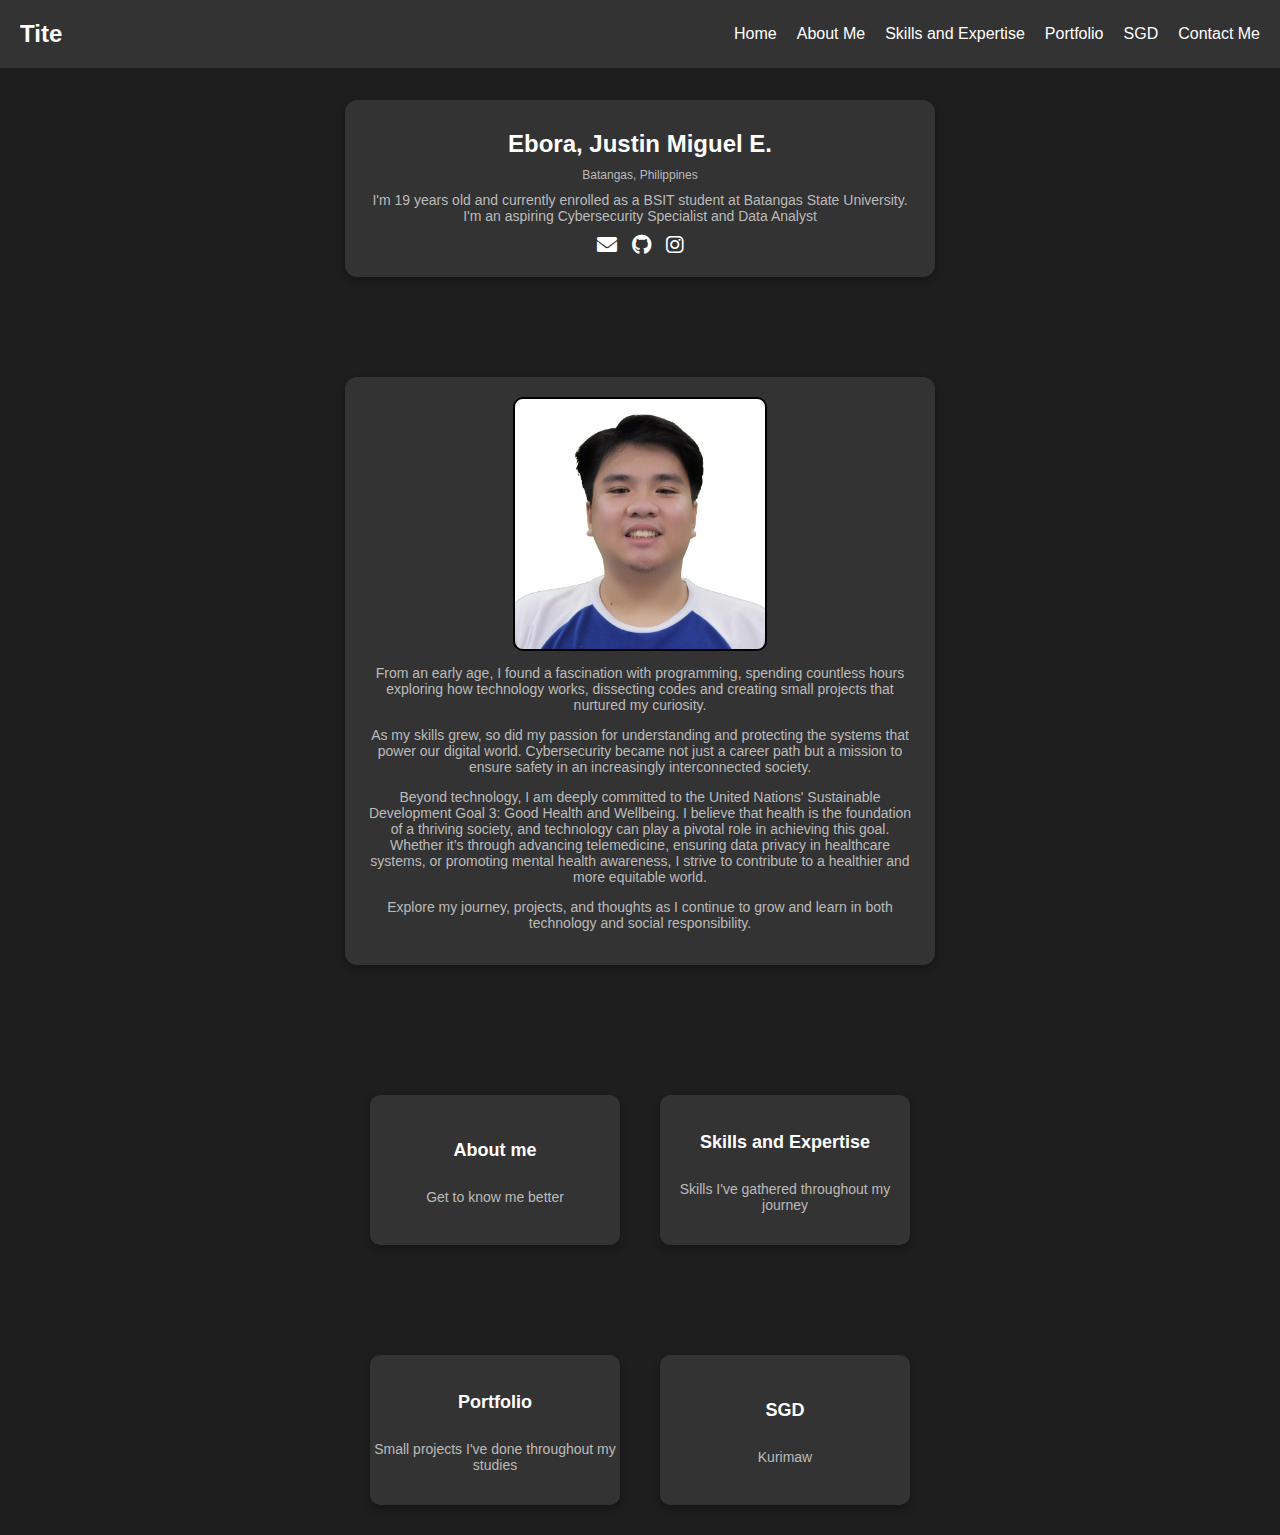
==== index.html @ 02bed6bb "HTML" ====
<!DOCTYPE html>
<html lang="en">
<head>
    <meta charset="UTF-8">
    <meta name="viewport" content="width=device-width, initial-scale=1.0">
    <title>Profile Card</title>
    <link href="https://cdnjs.cloudflare.com/ajax/libs/font-awesome/6.0.0-beta3/css/all.min.css" rel="stylesheet">
    <link rel="stylesheet" href="style.css">

<style>

    .column {
        height: 150px;
        width: 250px;

    }

</style>

</head>
<body>

    <div class="header">
        <h1>Tite</h1>
        <div class="nav-links">
            <a href="index.html">Home</a>
            <a href="about.html">About Me</a>
            <a href="skills.html">Skills and Expertise</a>
            <a href="portfolio.html">Portfolio</a>
            <a href="journal.html">SGD</a>
            <a href="contactme.html">Contact Me</a>
        </div>
        
    </div>


    <!-- Profile Card -->
    <div class="profile-card">
        <h2>Ebora, Justin Miguel E.</h2>
        <p class="location">Batangas, Philippines</p>
        <p>I'm 19 years old and currently enrolled as a BSIT student at Batangas State University. I'm an aspiring Cybersecurity Specialist and Data Analyst</p>

        <div class="social-icons">
            <a href="mailto:jmebora11@gmail.com" target="_blank"><i class="fas fa-envelope"></i></a>
            <a href="https://github.com/bluiji" target="_blank"><i class="fab fa-github"></i></a>
            <a href="https://www.instagram.com/mmiguelito32" target="_blank"><i class="fab fa-instagram"></i></a>
        </div>
    </div>

    <!-- Image Text Section -->
    <div class="image-text-section">
        <img src="muntite.jpg" style="width: 250px;height: 250px;" >
        <p>From an early age, I found a fascination with programming, spending countless hours exploring how technology works, dissecting codes and creating small projects that nurtured my curiosity.</p>
        <p>As my skills grew, so did my passion for understanding and protecting the systems that power our digital world. Cybersecurity became not just a career path but a mission to ensure safety in an increasingly interconnected society.</p>
        <p>Beyond technology, I am deeply committed to the United Nations' Sustainable Development Goal 3: Good Health and Wellbeing. I believe that health is the foundation of a thriving society, and technology can play a pivotal role in achieving this goal. Whether it’s through advancing telemedicine, ensuring data privacy in healthcare systems, or promoting mental health awareness, I strive to contribute to a healthier and more equitable world.</p>
        <p>Explore my journey, projects, and thoughts as I continue to grow and learn in both technology and social responsibility.</p>
    </div>

    <!-- Scrollable Columns -->
    <div class="container">
        <div class="column" onclick="window.location.href='about.html'">
            <h3>About me</h3>
            <p>Get to know me better</p>
        </div>
        <div class="column" onclick="window.location.href='skills.html'">
            <h3>Skills and Expertise</h3>
            <p>Skills I've gathered throughout my journey </p>
        </div>

    </div>
    
    <div class="container">
        <div class="column" onclick="window.location.href='portfolio.html'">
            <h3>Portfolio</h3>
            <p>Small projects I've done throughout my studies</p>
        </div>
        <div class="column" onclick="window.location.href='contactme.html'">
            <h3>SGD</h3>
            <p>Kurimaw</p>
        </div>
    </div>


</body>
</html>
---- style.css ----
body {
    background-color: #1e1e1e;
    color: white;
    font-family: Arial, sans-serif;
    margin: 0;
    padding: 0;
    display: flex;
    justify-content: center;
    align-items: center;
    flex-direction: column;
    width: 100%;
}

.header {
    outline: #1e1e1e solid 5px;
    position: fixed;
    top: 0;
    left: 0;    
    right: 0;
    display: flex;
    align-items: center;
    justify-content: space-between;
    padding: 20px;
    background-color: #333;
}

.header h1 {
    color: white;
    font-size: 24px;
    margin: 0;
}

.nav-links {
    display: flex;
    gap: 20px;

}

.nav-links a {
    color: white;
    text-decoration: none;
    font-size: 16px;
    transition: color 0.3s;
}

.nav-links a:hover {
    text-decoration: underline;
}
.profile-card {
    background-color: #333;
    border-radius: 12px;
    padding: 20px;
    width: 550px;
    text-align: center;
    box-shadow: 0 4px 8px rgba(0, 0, 0, 0.3);
    margin-top: 100px;
    margin: 100px auto 0;
    margin-bottom: 50px;
}

.profile-card h2 {
    font-size: 24px;
    margin: 10px 0;
}

.profile-card p {
    font-size: 14px;
    color: #bbb;
    margin: 10px 0;
}

.profile-card .location {
    font-size: 12px;
    color: #bbb;
    margin: 10px 0;
}

.social-icons {
    display: flex;
    justify-content: center;
    gap: 15px;
}

.social-icons a {
    color: white;
    font-size: 20px;
    transition: color 0.3s ease;
}

.social-icons a:hover {
    color: #4CAF50;
}

.image-text-section {
    width: 550px;
    background-color: #333;
    border-radius: 12px;
    padding: 20px;
    box-shadow: 0 4px 8px rgba(0, 0, 0, 0.3);
    margin-bottom: 50px;
    margin-top: 50px;
    text-align: center;
}

.image-text-section img {
    width: 300px;
    height: 400px;
    border: 2px solid black;
    border-radius: 10px;
    margin-bottom: 10px;
    display: block;
    margin-left: auto;
    margin-right: auto;
}

.image-text-section p {
    font-size: 14px;
    color: #bbb;
}


.container {
    display: flex;
    justify-content: center; /* Horizontally center the columns */
    align-items: center; /* Vertically center the columns */
    flex-wrap: wrap; /* Allow columns to wrap on smaller screens */
    gap: 20px; /* Space between columns */
    padding: 20px;
    margin-top: 50px; /* Space between the profile card and container */
}

.column {
    width: 250px;
    height: 400px;
    background-color: #333;
    border-radius: 10px;
    display: flex;
    flex-direction: column;
    align-items: center;
    justify-content: center;
    text-align: center;
    transition: transform 0.3s ease-in-out;
    cursor: pointer;
    margin: 10px;
    box-shadow: 0 4px 8px rgba(0, 0, 0, 0.3);

}

.column img {
    width: 100%;
    height: 200px;
    object-fit: cover;
    border-top-left-radius: 10px;
    border-top-right-radius: 10px;
}

.column:hover {
    transform: scale(1.1);
    transform-origin: center;
}

.column h3 {
    margin-top: 15px;
    font-size: 18px;
}

.column p {
    font-size: 14px;
    margin: 10px 0;
}

.column a {
    text-decoration: none;
    color: #00bcd4;
    font-weight: bold;
    margin-top: 10px;
}

.box {
    width: 550px;
    height: 400px;
    background-color: #333;
    border-radius: 10px;
    display: flex;
    flex-direction: column;
    align-items: center;
    justify-content: center;
    text-align: center;
    transition: transform 0.3s ease-in-out;
    margin: 10px;
    margin-top: 150px;
    box-shadow: 0 4px 8px rgba(0, 0, 0, 0.3);


}

.column p {
    font-size: 14px;
    color: #bbb;
    margin: 10px 0;
}

.box h1 {
    font-size: 24px;
    margin: 10px 0;
}

.box h2 {
    font-size: 20px;
    margin: 10px 0;
}

.social-icons p {
    font-size: 14px;
    color: #bbb;
    margin: 10px 0;
}

.contact-container {
    width: 650px;
    height: 400px;
    background-color: #333;
    border-radius: 10px;
    display: flex;
    flex-direction: column;
    align-items: center;
    justify-content: center;
    text-align: center;
    transition: transform 0.3s ease-in-out;
    margin: 10px;
    margin-top: 150px;
    box-shadow: 0 4px 8px rgba(0, 0, 0, 0.3);
}

.contact-container h2 {
    font-size: 24px;
    margin-bottom: 10px;
}

.contact-container p {
    font-size: 16px;
    margin-bottom: 20px;
}

.contact-options {
    display: flex;
    justify-content: space-around;
    flex-wrap: wrap;
}

.contact-item {
    text-align: center;
    margin: 20px;
    width: 100px;
}

.contact-item {
    text-align: center;
    margin:25px;
    width: 100px;
    text-decoration: none; /* Removes the underline */
    color: #ffffff; /* Sets the color to white */
    font-size: 40px;
    display: flex;
    flex-direction: column;
    align-items: center;
    justify-content: center;
    cursor: pointer;
    transition: transform 0.3s ease, color 0.3s ease;
}

.contact-item h3 {
    font-size: 18px;
    margin-bottom: 5px;
}

.contact-item p {
    font-size: 14px;
    color: #aaaaaa;
}

.contact-item:hover {
    transform: scale(1.1);
    color: #00aaff; /* Optional hover color change */
}
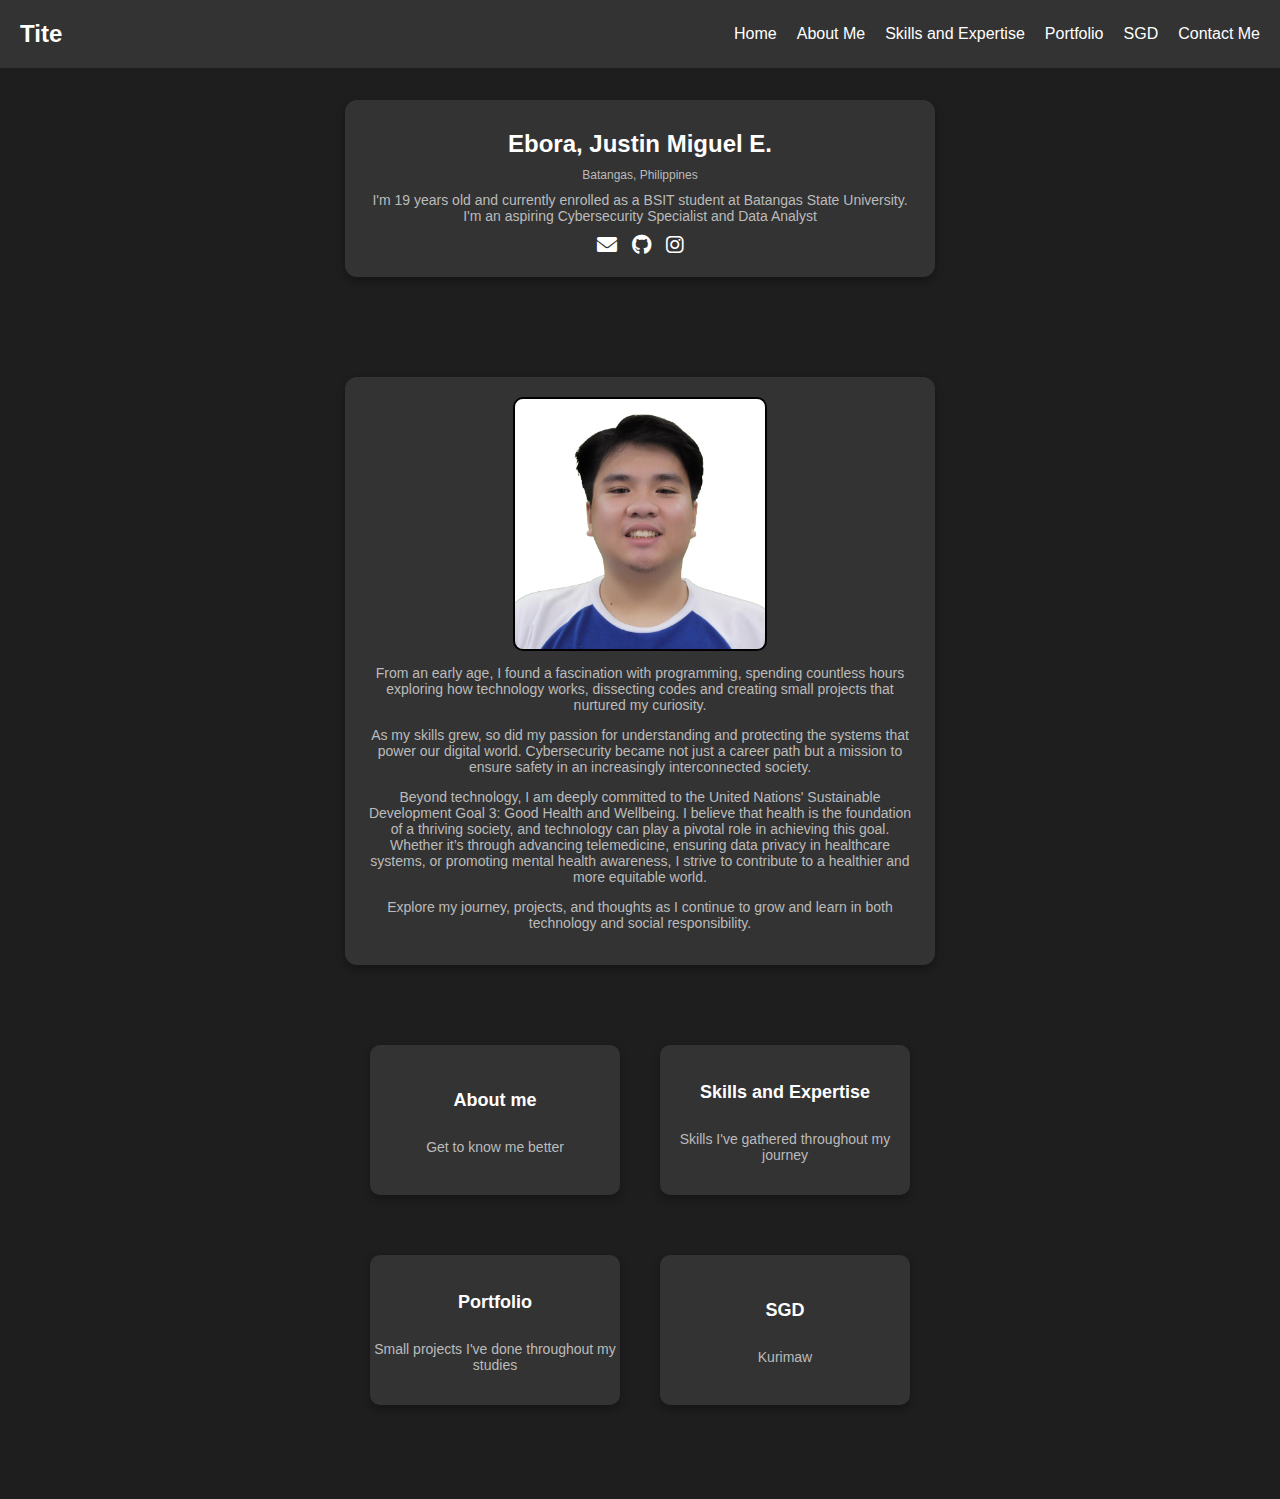
==== commit 1796ae7d: "Final na touches na talaga" ====
--- a/index.html
+++ b/index.html
@@ -33,8 +33,6 @@
         
     </div>
 
-
-    <!-- Profile Card -->
     <div class="profile-card">
         <h2>Ebora, Justin Miguel E.</h2>
         <p class="location">Batangas, Philippines</p>
@@ -47,7 +45,6 @@
         </div>
     </div>
 
-    <!-- Image Text Section -->
     <div class="image-text-section">
         <img src="muntite.jpg" style="width: 250px;height: 250px;" >
         <p>From an early age, I found a fascination with programming, spending countless hours exploring how technology works, dissecting codes and creating small projects that nurtured my curiosity.</p>
@@ -56,7 +53,6 @@
         <p>Explore my journey, projects, and thoughts as I continue to grow and learn in both technology and social responsibility.</p>
     </div>
 
-    <!-- Scrollable Columns -->
     <div class="container">
         <div class="column" onclick="window.location.href='about.html'">
             <h3>About me</h3>
@@ -80,6 +76,7 @@
         </div>
     </div>
 
-
+    <p></p>
+    <p></p>
 </body>
 </html>
--- a/style.css
+++ b/style.css
@@ -121,12 +121,11 @@
 
 .container {
     display: flex;
-    justify-content: center; /* Horizontally center the columns */
-    align-items: center; /* Vertically center the columns */
-    flex-wrap: wrap; /* Allow columns to wrap on smaller screens */
-    gap: 20px; /* Space between columns */
-    padding: 20px;
-    margin-top: 50px; /* Space between the profile card and container */
+    justify-content: center; 
+    align-items: center; 
+    flex-wrap: wrap; 
+    gap: 20px; 
+    padding: 20px;
 }
 
 .column {
@@ -217,7 +216,7 @@
 }
 
 .contact-container {
-    width: 650px;
+    width: 750px;
     height: 400px;
     background-color: #333;
     border-radius: 10px;
@@ -258,8 +257,8 @@
     text-align: center;
     margin:25px;
     width: 100px;
-    text-decoration: none; /* Removes the underline */
-    color: #ffffff; /* Sets the color to white */
+    text-decoration: none; 
+    color: #ffffff; 
     font-size: 40px;
     display: flex;
     flex-direction: column;
@@ -281,5 +280,5 @@
 
 .contact-item:hover {
     transform: scale(1.1);
-    color: #00aaff; /* Optional hover color change */
+    color: #00aaff; 
 }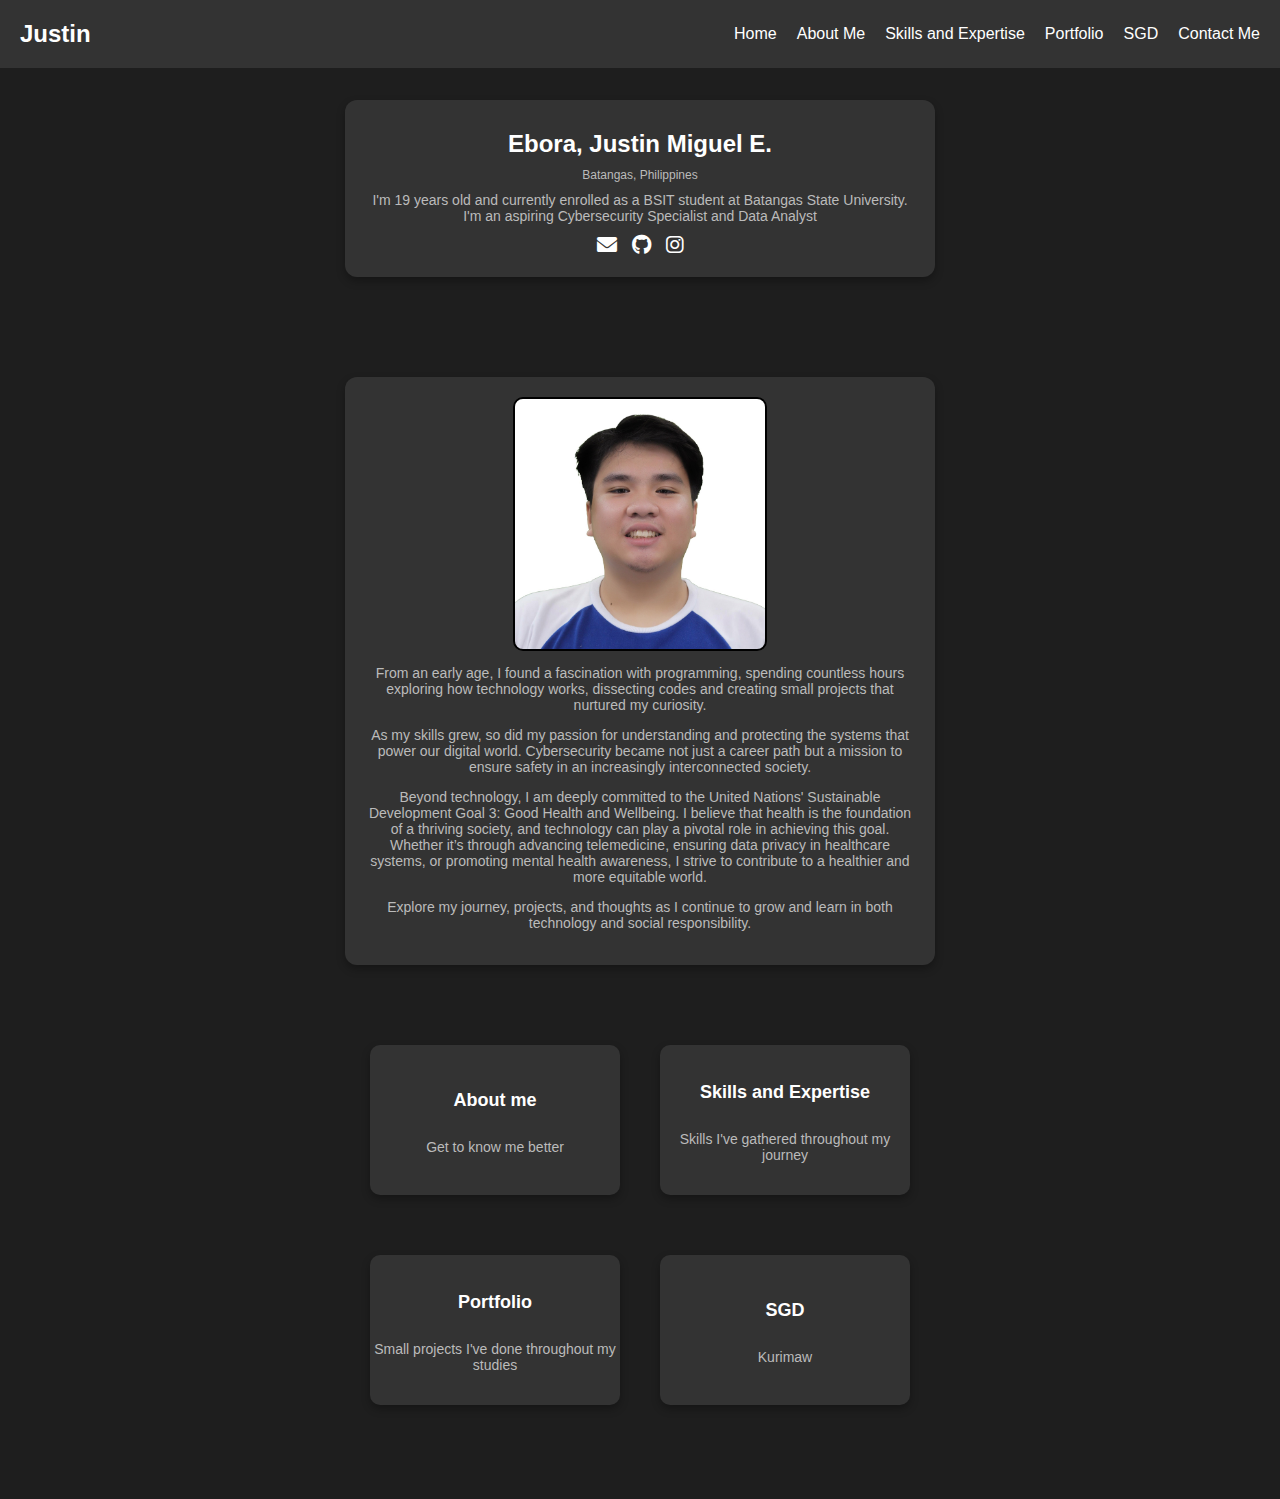
==== commit 24d157fa: "index.html" ====
--- a/index.html
+++ b/index.html
@@ -21,7 +21,7 @@
 <body>
 
     <div class="header">
-        <h1>Tite</h1>
+        <h1>Justin</h1>
         <div class="nav-links">
             <a href="index.html">Home</a>
             <a href="about.html">About Me</a>
--- a/style.css
+++ b/style.css
@@ -56,6 +56,7 @@
     margin-top: 100px;
     margin: 100px auto 0;
     margin-bottom: 50px;
+    flex-wrap: wrap;
 }
 
 .profile-card h2 {
@@ -281,4 +282,53 @@
 .contact-item:hover {
     transform: scale(1.1);
     color: #00aaff; 
+}
+
+@media (max-width: 768px) {
+    body {
+        flex-direction: column; 
+        padding: 20px; 
+    }
+
+    .header {
+        flex-direction: column; 
+        align-items: center;
+        padding: 10px;
+    }
+
+    .header h1 {
+        font-size: 20px; 
+        margin-bottom: 10px;
+    }
+
+    .nav-links {
+        flex-wrap: wrap; 
+        justify-content: center; 
+        gap: 10px; 
+    }
+
+    .profile-card,
+    .image-text-section,
+    .box,
+    .contact-container {
+        width: 90%; 
+        margin: 20px auto; 
+    }
+
+    .profile-card h2,
+    .box h1,
+    .contact-container h2 {
+        font-size: 18px; 
+    }
+
+    .column {
+        width: 90%; 
+        height: auto; 
+        margin: 10px auto; 
+    }
+
+    .column img {
+        width: 100%; 
+        height: auto; 
+    }
 }